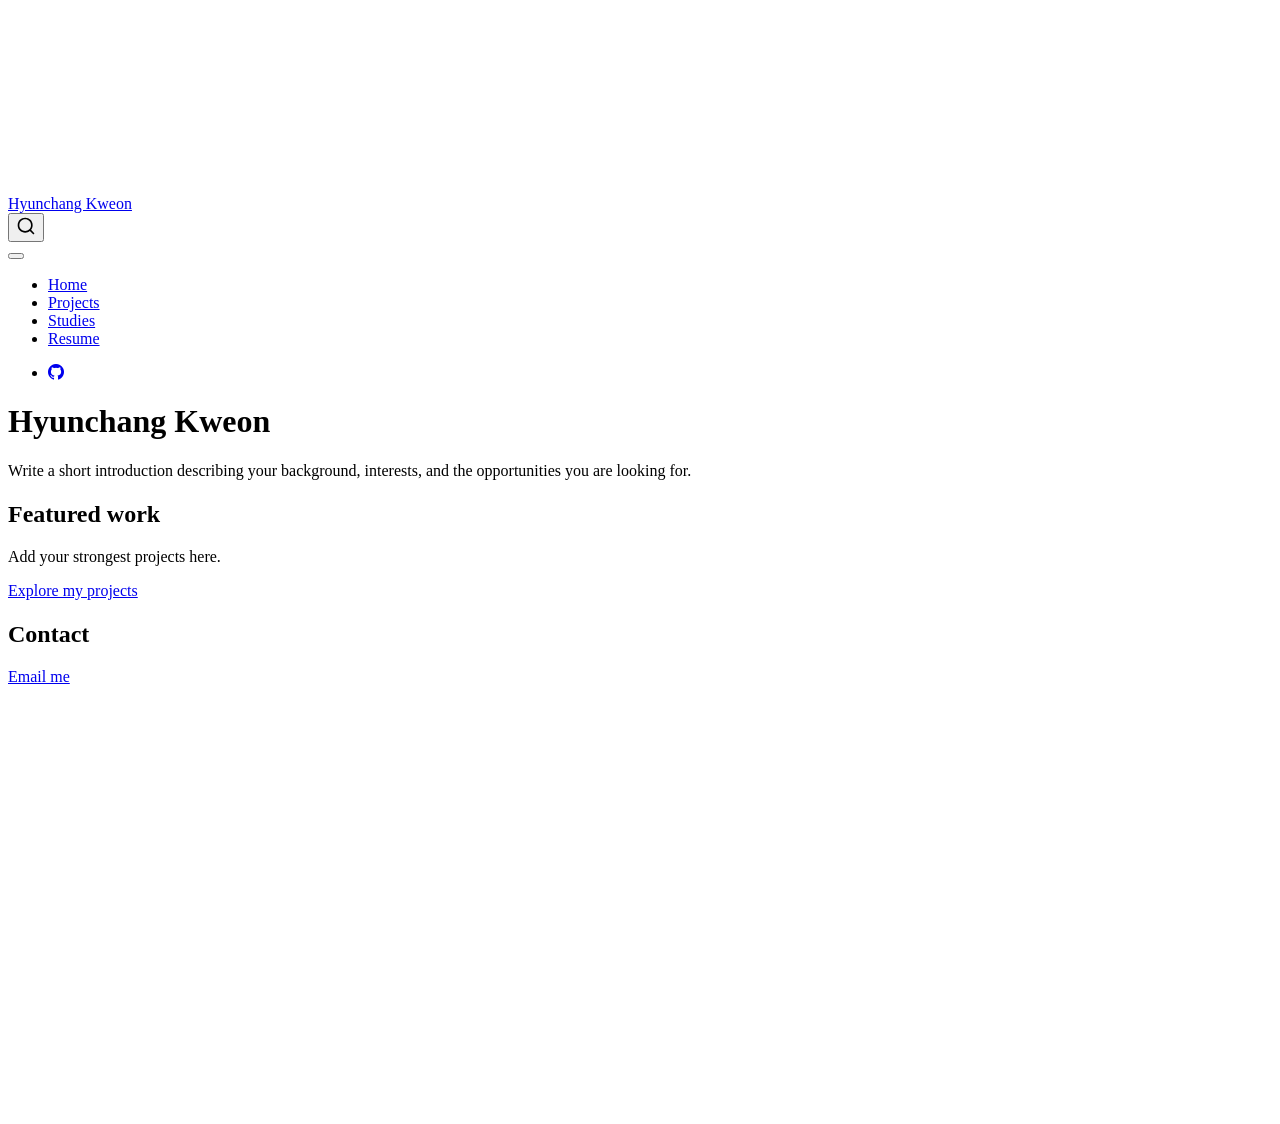
==== docs/index.html @ 1051ce0e "Open resume PDF directly from all navigation tabs" ====
<!DOCTYPE html>
<html xmlns="http://www.w3.org/1999/xhtml" lang="en" xml:lang="en"><head>

<meta charset="utf-8">
<meta name="generator" content="quarto-1.10.18">

<meta name="viewport" content="width=device-width, initial-scale=1.0, user-scalable=yes">


<title>Hyunchang Kweon</title>
<style>
/* Default styles provided by pandoc.
** See https://pandoc.org/MANUAL.html#variables-for-html for config info.
*/
span.smallcaps{font-variant: small-caps;}
div.columns{display: flex; gap: 1.5em;}
div.column{flex: auto;}
@media screen {
div.columns{gap: min(4vw, 1.5em);}
div.column{overflow-x: auto;}
}
div.hanging-indent{margin-left: 1.5em; text-indent: -1.5em;}
ul.task-list{list-style: none;}
ul.task-list li input[type="checkbox"] {
  width: 0.8em;
  margin: 0 0.8em 0.2em -1em; /* quarto-specific, see https://github.com/quarto-dev/quarto-cli/issues/4556 */ 
  vertical-align: middle;
}
</style>


<script src="site_libs/quarto-nav/quarto-nav.js"></script>
<script src="site_libs/quarto-nav/headroom.min.js"></script>
<script src="site_libs/clipboard/clipboard.min.js"></script>
<script src="site_libs/quarto-search/autocomplete.umd.js"></script>
<script src="site_libs/quarto-search/fuse.min.js"></script>
<script src="site_libs/quarto-search/quarto-search.js"></script>
<meta name="quarto:offset" content="./">
<script src="site_libs/quarto-html/quarto.js" type="module"></script>
<script src="site_libs/quarto-html/tabsets/tabsets.js" type="module"></script>
<script src="site_libs/quarto-html/popper.min.js"></script>
<script src="site_libs/quarto-html/tippy.umd.min.js"></script>
<script src="site_libs/quarto-html/anchor.min.js"></script>
<link href="site_libs/quarto-html/tippy.css" rel="stylesheet">
<link href="site_libs/quarto-html/quarto-syntax-highlighting-64a204ab8560d761af7679ceaba22944.css" rel="stylesheet" id="quarto-text-highlighting-styles">
<script src="site_libs/bootstrap/bootstrap.min.js"></script>
<link href="site_libs/bootstrap/bootstrap-icons.css" rel="stylesheet">
<link href="site_libs/bootstrap/bootstrap-445b8638c3d06994fee0907d791121c4.min.css" rel="stylesheet" append-hash="true" id="quarto-bootstrap" data-mode="light">
<script id="quarto-search-options" type="application/json">{
  "location": "navbar",
  "copy-button": false,
  "collapse-after": 3,
  "panel-placement": "end",
  "type": "overlay",
  "limit": 50,
  "keyboard-shortcut": [
    "f",
    "/",
    "s"
  ],
  "show-item-context": false,
  "language": {
    "search-no-results-text": "No results",
    "search-matching-documents-text": "matching documents",
    "search-copy-link-title": "Copy link to search",
    "search-hide-matches-text": "Hide additional matches",
    "search-more-match-text": "more match in this document",
    "search-more-matches-text": "more matches in this document",
    "search-clear-button-title": "Clear",
    "search-text-placeholder": "",
    "search-detached-cancel-button-title": "Cancel",
    "search-submit-button-title": "Submit",
    "search-label": "Search"
  }
}</script>


</head>

<body class="nav-fixed fullcontent quarto-light">

<div id="quarto-search-results"></div>
  <header id="quarto-header" class="headroom fixed-top">
    <nav class="navbar navbar-expand-lg " data-bs-theme="dark">
      <div class="navbar-container container-fluid">
      <div class="navbar-brand-container mx-auto">
    <a class="navbar-brand" href="./index.html">
    <span class="navbar-title">Hyunchang Kweon</span>
    </a>
  </div>
            <div id="quarto-search" class="" title="Search"></div>
          <button class="navbar-toggler" type="button" data-bs-toggle="collapse" data-bs-target="#navbarCollapse" aria-controls="navbarCollapse" role="menu" aria-expanded="false" aria-label="Toggle navigation" onclick="if (window.quartoToggleHeadroom) { window.quartoToggleHeadroom(); }">
  <span class="navbar-toggler-icon"></span>
</button>
          <div class="collapse navbar-collapse" id="navbarCollapse">
            <ul class="navbar-nav navbar-nav-scroll me-auto">
  <li class="nav-item">
    <a class="nav-link active" href="./index.html" aria-current="page"> 
<span class="menu-text">Home</span></a>
  </li>  
  <li class="nav-item">
    <a class="nav-link" href="./projects.html"> 
<span class="menu-text">Projects</span></a>
  </li>  
  <li class="nav-item">
    <a class="nav-link" href="./studies.html"> 
<span class="menu-text">Studies</span></a>
  </li>  
  <li class="nav-item">
    <a class="nav-link" href="./assets/documents/hyunchang_cv.pdf">
<span class="menu-text">Resume</span></a>
  </li>  
</ul>
            <ul class="navbar-nav navbar-nav-scroll ms-auto">
  <li class="nav-item compact">
    <a class="nav-link" href="https://github.com/tkweon426"> <i class="bi bi-github" role="img">
</i> 
<span class="menu-text"></span></a>
  </li>  
</ul>
          </div> <!-- /navcollapse -->
            <div class="quarto-navbar-tools">
</div>
      </div> <!-- /container-fluid -->
    </nav>
</header>
<!-- content -->
<div id="quarto-content" class="quarto-container page-columns page-rows-contents page-layout-article page-navbar">
<!-- sidebar -->
<!-- margin-sidebar -->
    
<!-- main -->
<main class="content" id="quarto-document-content">

<header id="title-block-header" class="quarto-title-block default">
<div class="quarto-title">
<h1 class="title">Hyunchang Kweon</h1>
</div>



<div class="quarto-title-meta">

    
  
    
  </div>
  


</header>


<p>Write a short introduction describing your background, interests, and the opportunities you are looking for.</p>
<section id="featured-work" class="level2">
<h2 class="anchored" data-anchor-id="featured-work">Featured work</h2>
<p>Add your strongest projects here.</p>
<p><a href="./projects.html">Explore my projects</a></p>
</section>
<section id="contact" class="level2">
<h2 class="anchored" data-anchor-id="contact">Contact</h2>
<p><a href="mailto:thomas426789@gmail.com">Email me</a></p>


</section>

</main> <!-- /main -->
<script id="quarto-html-after-body" type="application/javascript">
  window.document.addEventListener("DOMContentLoaded", function (event) {
    const icon = "";
    const anchorJS = new window.AnchorJS();
    anchorJS.options = {
      placement: 'right',
      icon: icon
    };
    anchorJS.add('.anchored');
    const isCodeAnnotation = (el) => {
      for (const clz of el.classList) {
        if (clz.startsWith('code-annotation-')) {                     
          return true;
        }
      }
      return false;
    }
    const onCopySuccess = function(e) {
      // button target
      const button = e.trigger;
      // don't keep focus
      button.blur();
      // flash "checked"
      button.classList.add('code-copy-button-checked');
      var currentTitle = button.getAttribute("title");
      button.setAttribute("title", "Copied!");
      let tooltip;
      if (window.bootstrap) {
        button.setAttribute("data-bs-toggle", "tooltip");
        button.setAttribute("data-bs-placement", "left");
        button.setAttribute("data-bs-title", "Copied!");
        tooltip = new bootstrap.Tooltip(button, 
          { trigger: "manual", 
            customClass: "code-copy-button-tooltip",
            offset: [0, -8]});
        tooltip.show();    
      }
      setTimeout(function() {
        if (tooltip) {
          tooltip.hide();
          button.removeAttribute("data-bs-title");
          button.removeAttribute("data-bs-toggle");
          button.removeAttribute("data-bs-placement");
        }
        button.setAttribute("title", currentTitle);
        button.classList.remove('code-copy-button-checked');
      }, 1000);
      // clear code selection
      e.clearSelection();
    }
    const getTextToCopy = function(trigger) {
      const outerScaffold = trigger.parentElement.cloneNode(true);
      const codeEl = outerScaffold.querySelector('code');
      for (const childEl of codeEl.children) {
        if (isCodeAnnotation(childEl)) {
          childEl.remove();
        }
      }
      return codeEl.innerText;
    }
    const clipboard = new window.ClipboardJS('.code-copy-button:not([data-in-quarto-modal])', {
      text: getTextToCopy
    });
    clipboard.on('success', onCopySuccess);
    if (window.document.getElementById('quarto-embedded-source-code-modal')) {
      const clipboardModal = new window.ClipboardJS('.code-copy-button[data-in-quarto-modal]', {
        text: getTextToCopy,
        container: window.document.getElementById('quarto-embedded-source-code-modal')
      });
      clipboardModal.on('success', onCopySuccess);
    }
      var localhostRegex = new RegExp(/^(?:http|https):\/\/localhost\:?[0-9]*\//);
      var mailtoRegex = new RegExp(/^mailto:/);
        var filterRegex = new RegExp("https:\/\/tkweon426\.github\.io");
      var isInternal = (href) => {
          return filterRegex.test(href) || localhostRegex.test(href) || mailtoRegex.test(href);
      }
      // Inspect non-navigation links and adorn them if external
     var links = window.document.querySelectorAll('a[href]:not(.nav-link):not(.navbar-brand):not(.toc-action):not(.sidebar-link):not(.sidebar-item-toggle):not(.pagination-link):not(.no-external):not([aria-hidden]):not(.dropdown-item):not(.quarto-navigation-tool):not(.about-link)');
      for (var i=0; i<links.length; i++) {
        const link = links[i];
        if (!isInternal(link.href)) {
          // undo the damage that might have been done by quarto-nav.js in the case of
          // links that we want to consider external
          if (link.dataset.originalHref !== undefined) {
            link.href = link.dataset.originalHref;
          }
        }
      }
    function tippyHover(el, contentFn, onTriggerFn, onUntriggerFn) {
      const config = {
        allowHTML: true,
        maxWidth: 500,
        delay: 100,
        arrow: false,
        appendTo: function(el) {
            return el.parentElement;
        },
        interactive: true,
        interactiveBorder: 10,
        theme: 'quarto',
        placement: 'bottom-start',
      };
      if (contentFn) {
        config.content = contentFn;
      }
      if (onTriggerFn) {
        config.onTrigger = onTriggerFn;
      }
      if (onUntriggerFn) {
        config.onUntrigger = onUntriggerFn;
      }
      window.tippy(el, config); 
    }
    const noterefs = window.document.querySelectorAll('a[role="doc-noteref"]');
    for (var i=0; i<noterefs.length; i++) {
      const ref = noterefs[i];
      tippyHover(ref, function() {
        // use id or data attribute instead here
        let href = ref.getAttribute('data-footnote-href') || ref.getAttribute('href');
        try { href = new URL(href).hash; } catch {}
        const id = href.replace(/^#\/?/, "");
        const note = window.document.getElementById(id);
        if (note) {
          return note.innerHTML;
        } else {
          return "";
        }
      });
    }
    const xrefs = window.document.querySelectorAll('a.quarto-xref');
    const processXRef = (id, note) => {
      // Strip column container classes
      const stripColumnClz = (el) => {
        el.classList.remove("page-full", "page-columns");
        if (el.children) {
          for (const child of el.children) {
            stripColumnClz(child);
          }
        }
      }
      stripColumnClz(note)
      if (id === null || id.startsWith('sec-')) {
        // Special case sections, only their first couple elements
        const container = document.createElement("div");
        if (note.children && note.children.length > 2) {
          container.appendChild(note.children[0].cloneNode(true));
          for (let i = 1; i < note.children.length; i++) {
            const child = note.children[i];
            if (child.tagName === "P" && child.innerText === "") {
              continue;
            } else {
              container.appendChild(child.cloneNode(true));
              break;
            }
          }
          if (window.Quarto?.typesetMath) {
            window.Quarto.typesetMath(container);
          }
          return container.innerHTML
        } else {
          if (window.Quarto?.typesetMath) {
            window.Quarto.typesetMath(note);
          }
          return note.innerHTML;
        }
      } else {
        // Remove any anchor links if they are present
        const anchorLink = note.querySelector('a.anchorjs-link');
        if (anchorLink) {
          anchorLink.remove();
        }
        if (window.Quarto?.typesetMath) {
          window.Quarto.typesetMath(note);
        }
        if (note.classList.contains("callout")) {
          return note.outerHTML;
        } else {
          return note.innerHTML;
        }
      }
    }
    for (var i=0; i<xrefs.length; i++) {
      const xref = xrefs[i];
      tippyHover(xref, undefined, function(instance) {
        instance.disable();
        let url = xref.getAttribute('href');
        let hash = undefined; 
        if (url.startsWith('#')) {
          hash = url;
        } else {
          try { hash = new URL(url).hash; } catch {}
        }
        if (hash) {
          const id = hash.replace(/^#\/?/, "");
          const note = window.document.getElementById(id);
          if (note !== null) {
            try {
              const html = processXRef(id, note.cloneNode(true));
              instance.setContent(html);
            } finally {
              instance.enable();
              instance.show();
            }
          } else {
            // See if we can fetch this
            fetch(url.split('#')[0])
            .then(res => res.text())
            .then(html => {
              const parser = new DOMParser();
              const htmlDoc = parser.parseFromString(html, "text/html");
              const note = htmlDoc.getElementById(id);
              if (note !== null) {
                const html = processXRef(id, note);
                instance.setContent(html);
              } 
            }).finally(() => {
              instance.enable();
              instance.show();
            });
          }
        } else {
          // See if we can fetch a full url (with no hash to target)
          // This is a special case and we should probably do some content thinning / targeting
          fetch(url)
          .then(res => res.text())
          .then(html => {
            const parser = new DOMParser();
            const htmlDoc = parser.parseFromString(html, "text/html");
            const note = htmlDoc.querySelector('main.content');
            if (note !== null) {
              // This should only happen for chapter cross references
              // (since there is no id in the URL)
              // remove the first header
              if (note.children.length > 0 && note.children[0].tagName === "HEADER") {
                note.children[0].remove();
              }
              const html = processXRef(null, note);
              instance.setContent(html);
            } 
          }).finally(() => {
            instance.enable();
            instance.show();
          });
        }
      }, function(instance) {
      });
    }
        let selectedAnnoteEl;
        const selectorForAnnotation = ( cell, annotation) => {
          let cellAttr = 'data-code-cell="' + cell + '"';
          let lineAttr = 'data-code-annotation="' +  annotation + '"';
          const selector = 'span[' + cellAttr + '][' + lineAttr + ']';
          return selector;
        }
        const selectCodeLines = (annoteEl) => {
          const doc = window.document;
          const targetCell = annoteEl.getAttribute("data-target-cell");
          const targetAnnotation = annoteEl.getAttribute("data-target-annotation");
          const annoteSpan = window.document.querySelector(selectorForAnnotation(targetCell, targetAnnotation));
          const lines = annoteSpan.getAttribute("data-code-lines").split(",");
          const lineIds = lines.map((line) => {
            return targetCell + "-" + line;
          })
          let top = null;
          let height = null;
          let parent = null;
          if (lineIds.length > 0) {
              //compute the position of the single el (top and bottom and make a div)
              const el = window.document.getElementById(lineIds[0]);
              top = el.offsetTop;
              height = el.offsetHeight;
              parent = el.parentElement.parentElement;
            if (lineIds.length > 1) {
              const lastEl = window.document.getElementById(lineIds[lineIds.length - 1]);
              const bottom = lastEl.offsetTop + lastEl.offsetHeight;
              height = bottom - top;
            }
            if (top !== null && height !== null && parent !== null) {
              // cook up a div (if necessary) and position it 
              let div = window.document.getElementById("code-annotation-line-highlight");
              if (div === null) {
                div = window.document.createElement("div");
                div.setAttribute("id", "code-annotation-line-highlight");
                div.style.position = 'absolute';
                parent.appendChild(div);
              }
              div.style.top = top - 2 + "px";
              div.style.height = height + 4 + "px";
              div.style.left = 0;
              let gutterDiv = window.document.getElementById("code-annotation-line-highlight-gutter");
              if (gutterDiv === null) {
                gutterDiv = window.document.createElement("div");
                gutterDiv.setAttribute("id", "code-annotation-line-highlight-gutter");
                gutterDiv.style.position = 'absolute';
                const codeCell = window.document.getElementById(targetCell);
                const gutter = codeCell.querySelector('.code-annotation-gutter');
                gutter.appendChild(gutterDiv);
              }
              gutterDiv.style.top = top - 2 + "px";
              gutterDiv.style.height = height + 4 + "px";
            }
            selectedAnnoteEl = annoteEl;
          }
        };
        const unselectCodeLines = () => {
          const elementsIds = ["code-annotation-line-highlight", "code-annotation-line-highlight-gutter"];
          elementsIds.forEach((elId) => {
            const div = window.document.getElementById(elId);
            if (div) {
              div.remove();
            }
          });
          selectedAnnoteEl = undefined;
        };
          // Handle positioning of the toggle
      window.addEventListener(
        "resize",
        throttle(() => {
          elRect = undefined;
          if (selectedAnnoteEl) {
            selectCodeLines(selectedAnnoteEl);
          }
        }, 10)
      );
      function throttle(fn, ms) {
      let throttle = false;
      let timer;
        return (...args) => {
          if(!throttle) { // first call gets through
              fn.apply(this, args);
              throttle = true;
          } else { // all the others get throttled
              if(timer) clearTimeout(timer); // cancel #2
              timer = setTimeout(() => {
                fn.apply(this, args);
                timer = throttle = false;
              }, ms);
          }
        };
      }
        // Attach click handler to the DT
        const annoteDls = window.document.querySelectorAll('dt[data-target-cell]');
        for (const annoteDlNode of annoteDls) {
          annoteDlNode.addEventListener('click', (event) => {
            const clickedEl = event.target;
            if (clickedEl !== selectedAnnoteEl) {
              unselectCodeLines();
              const activeEl = window.document.querySelector('dt[data-target-cell].code-annotation-active');
              if (activeEl) {
                activeEl.classList.remove('code-annotation-active');
              }
              selectCodeLines(clickedEl);
              clickedEl.classList.add('code-annotation-active');
            } else {
              // Unselect the line
              unselectCodeLines();
              clickedEl.classList.remove('code-annotation-active');
            }
          });
        }
    const findCites = (el) => {
      const parentEl = el.parentElement;
      if (parentEl) {
        const cites = parentEl.dataset.cites;
        if (cites) {
          return {
            el,
            cites: cites.split(' ')
          };
        } else {
          return findCites(el.parentElement)
        }
      } else {
        return undefined;
      }
    };
    var bibliorefs = window.document.querySelectorAll('a[role="doc-biblioref"]');
    for (var i=0; i<bibliorefs.length; i++) {
      const ref = bibliorefs[i];
      const citeInfo = findCites(ref);
      if (citeInfo) {
        tippyHover(citeInfo.el, function() {
          var popup = window.document.createElement('div');
          citeInfo.cites.forEach(function(cite) {
            var citeDiv = window.document.createElement('div');
            citeDiv.classList.add('hanging-indent');
            citeDiv.classList.add('csl-entry');
            var biblioDiv = window.document.getElementById('ref-' + cite);
            if (biblioDiv) {
              citeDiv.innerHTML = biblioDiv.innerHTML;
            }
            popup.appendChild(citeDiv);
          });
          return popup.innerHTML;
        });
      }
    }
  });
  </script>
</div> <!-- /content -->




</body></html>
---- docs/site_libs/quarto-html/tippy.css ----
.tippy-box[data-animation=fade][data-state=hidden]{opacity:0}[data-tippy-root]{max-width:calc(100vw - 10px)}.tippy-box{position:relative;background-color:#333;color:#fff;border-radius:4px;font-size:14px;line-height:1.4;white-space:normal;outline:0;transition-property:transform,visibility,opacity}.tippy-box[data-placement^=top]>.tippy-arrow{bottom:0}.tippy-box[data-placement^=top]>.tippy-arrow:before{bottom:-7px;left:0;border-width:8px 8px 0;border-top-color:initial;transform-origin:center top}.tippy-box[data-placement^=bottom]>.tippy-arrow{top:0}.tippy-box[data-placement^=bottom]>.tippy-arrow:before{top:-7px;left:0;border-width:0 8px 8px;border-bottom-color:initial;transform-origin:center bottom}.tippy-box[data-placement^=left]>.tippy-arrow{right:0}.tippy-box[data-placement^=left]>.tippy-arrow:before{border-width:8px 0 8px 8px;border-left-color:initial;right:-7px;transform-origin:center left}.tippy-box[data-placement^=right]>.tippy-arrow{left:0}.tippy-box[data-placement^=right]>.tippy-arrow:before{left:-7px;border-width:8px 8px 8px 0;border-right-color:initial;transform-origin:center right}.tippy-box[data-inertia][data-state=visible]{transition-timing-function:cubic-bezier(.54,1.5,.38,1.11)}.tippy-arrow{width:16px;height:16px;color:#333}.tippy-arrow:before{content:"";position:absolute;border-color:transparent;border-style:solid}.tippy-content{position:relative;padding:5px 9px;z-index:1}
---- docs/site_libs/quarto-html/quarto-syntax-highlighting-64a204ab8560d761af7679ceaba22944.css ----
/* quarto syntax highlight colors */
:root {
  --quarto-hl-ot-color: #003B4F;
  --quarto-hl-at-color: #657422;
  --quarto-hl-ss-color: #20794D;
  --quarto-hl-an-color: #5E5E5E;
  --quarto-hl-fu-color: #4758AB;
  --quarto-hl-st-color: #20794D;
  --quarto-hl-cf-color: #003B4F;
  --quarto-hl-op-color: #5E5E5E;
  --quarto-hl-er-color: #AD0000;
  --quarto-hl-bn-color: #AD0000;
  --quarto-hl-al-color: #AD0000;
  --quarto-hl-va-color: #111111;
  --quarto-hl-bu-color: inherit;
  --quarto-hl-ex-color: inherit;
  --quarto-hl-pp-color: #AD0000;
  --quarto-hl-in-color: #5E5E5E;
  --quarto-hl-vs-color: #20794D;
  --quarto-hl-wa-color: #5E5E5E;
  --quarto-hl-do-color: #5E5E5E;
  --quarto-hl-im-color: #00769E;
  --quarto-hl-ch-color: #20794D;
  --quarto-hl-dt-color: #AD0000;
  --quarto-hl-fl-color: #AD0000;
  --quarto-hl-co-color: #5E5E5E;
  --quarto-hl-cv-color: #5E5E5E;
  --quarto-hl-cn-color: #8f5902;
  --quarto-hl-sc-color: #5E5E5E;
  --quarto-hl-dv-color: #AD0000;
  --quarto-hl-kw-color: #003B4F;
}

/* other quarto variables */
:root {
  --quarto-font-monospace: SFMono-Regular, Menlo, Monaco, Consolas, "Liberation Mono", "Courier New", monospace;
}

/* syntax highlight based on Pandoc's rules */
pre > code.sourceCode > span {
  color: #003B4F;
}

code.sourceCode > span {
  color: #003B4F;
}

div.sourceCode,
div.sourceCode pre.sourceCode {
  color: #003B4F;
}

/* Normal */
code span {
  color: #003B4F;
}

/* Alert */
code span.al {
  color: #AD0000;
  font-style: inherit;
}

/* Annotation */
code span.an {
  color: #5E5E5E;
  font-style: inherit;
}

/* Attribute */
code span.at {
  color: #657422;
  font-style: inherit;
}

/* BaseN */
code span.bn {
  color: #AD0000;
  font-style: inherit;
}

/* BuiltIn */
code span.bu {
  font-style: inherit;
}

/* ControlFlow */
code span.cf {
  color: #003B4F;
  font-weight: bold;
  font-style: inherit;
}

/* Char */
code span.ch {
  color: #20794D;
  font-style: inherit;
}

/* Constant */
code span.cn {
  color: #8f5902;
  font-style: inherit;
}

/* Comment */
code span.co {
  color: #5E5E5E;
  font-style: inherit;
}

/* CommentVar */
code span.cv {
  color: #5E5E5E;
  font-style: italic;
}

/* Documentation */
code span.do {
  color: #5E5E5E;
  font-style: italic;
}

/* DataType */
code span.dt {
  color: #AD0000;
  font-style: inherit;
}

/* DecVal */
code span.dv {
  color: #AD0000;
  font-style: inherit;
}

/* Error */
code span.er {
  color: #AD0000;
  font-style: inherit;
}

/* Extension */
code span.ex {
  font-style: inherit;
}

/* Float */
code span.fl {
  color: #AD0000;
  font-style: inherit;
}

/* Function */
code span.fu {
  color: #4758AB;
  font-style: inherit;
}

/* Import */
code span.im {
  color: #00769E;
  font-style: inherit;
}

/* Information */
code span.in {
  color: #5E5E5E;
  font-style: inherit;
}

/* Keyword */
code span.kw {
  color: #003B4F;
  font-weight: bold;
  font-style: inherit;
}

/* Operator */
code span.op {
  color: #5E5E5E;
  font-style: inherit;
}

/* Other */
code span.ot {
  color: #003B4F;
  font-style: inherit;
}

/* Preprocessor */
code span.pp {
  color: #AD0000;
  font-style: inherit;
}

/* SpecialChar */
code span.sc {
  color: #5E5E5E;
  font-style: inherit;
}

/* SpecialString */
code span.ss {
  color: #20794D;
  font-style: inherit;
}

/* String */
code span.st {
  color: #20794D;
  font-style: inherit;
}

/* Variable */
code span.va {
  color: #111111;
  font-style: inherit;
}

/* VerbatimString */
code span.vs {
  color: #20794D;
  font-style: inherit;
}

/* Warning */
code span.wa {
  color: #5E5E5E;
  font-style: italic;
}

.prevent-inlining {
  content: "</";
}

/*# sourceMappingURL=9d8d5bb603a83b8298b89080a598c93b.css.map */
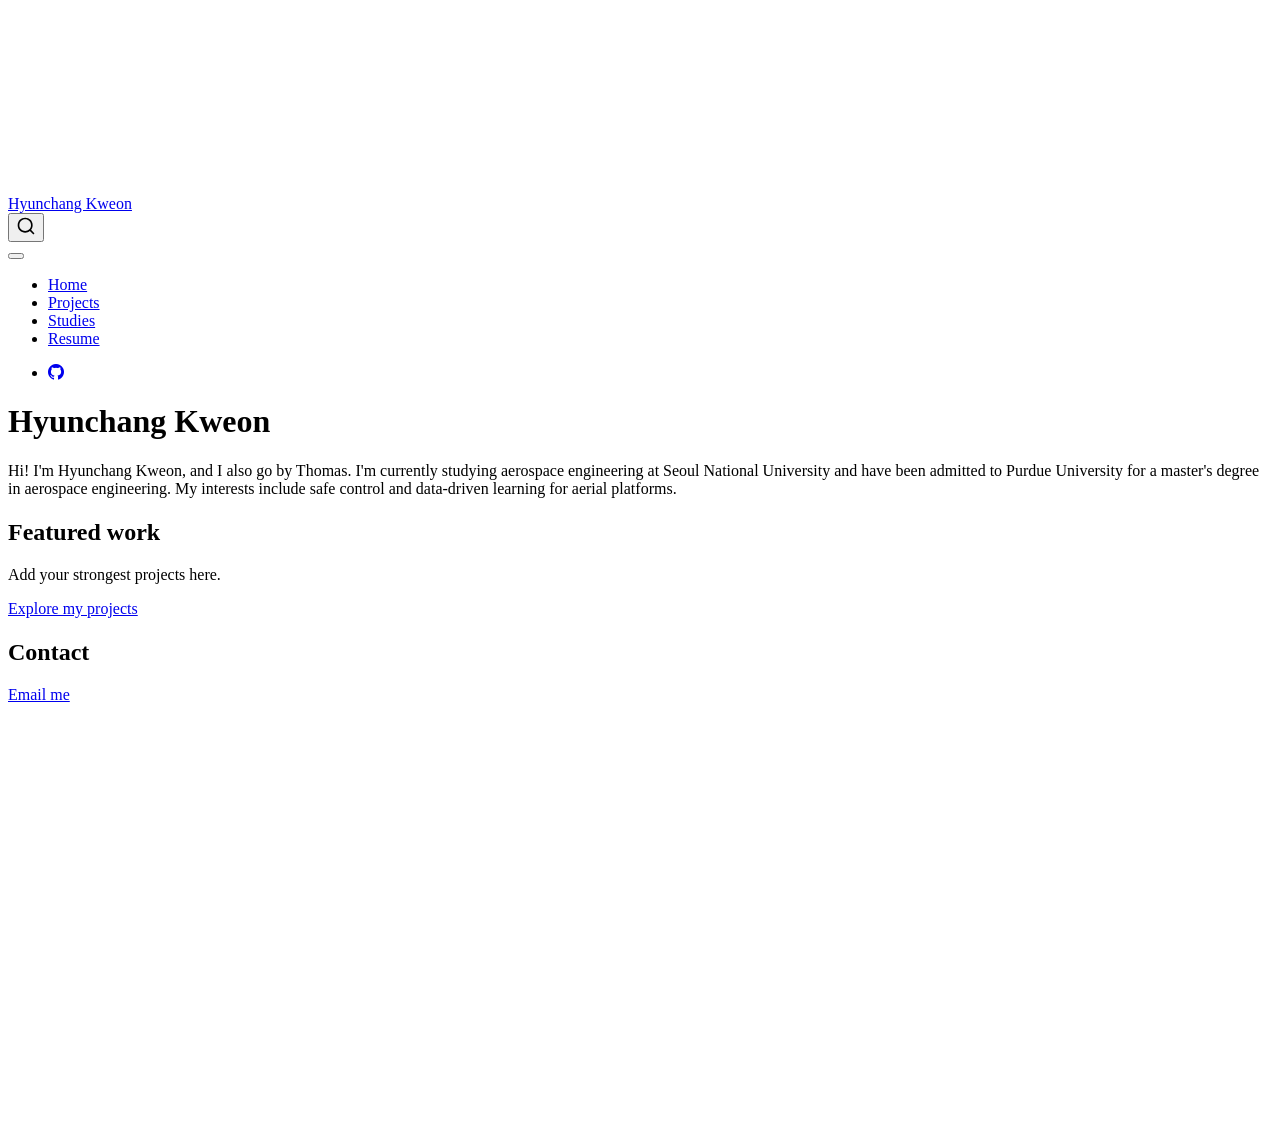
==== commit 9cc48d65: "Add personal introduction and research interests" ====
--- a/docs/index.html
+++ b/docs/index.html
@@ -151,7 +151,7 @@
 </header>
 
 
-<p>Write a short introduction describing your background, interests, and the opportunities you are looking for.</p>
+<p>Hi! I'm Hyunchang Kweon, and I also go by Thomas. I'm currently studying aerospace engineering at Seoul National University and have been admitted to Purdue University for a master's degree in aerospace engineering. My interests include safe control and data-driven learning for aerial platforms.</p>
 <section id="featured-work" class="level2">
 <h2 class="anchored" data-anchor-id="featured-work">Featured work</h2>
 <p>Add your strongest projects here.</p>
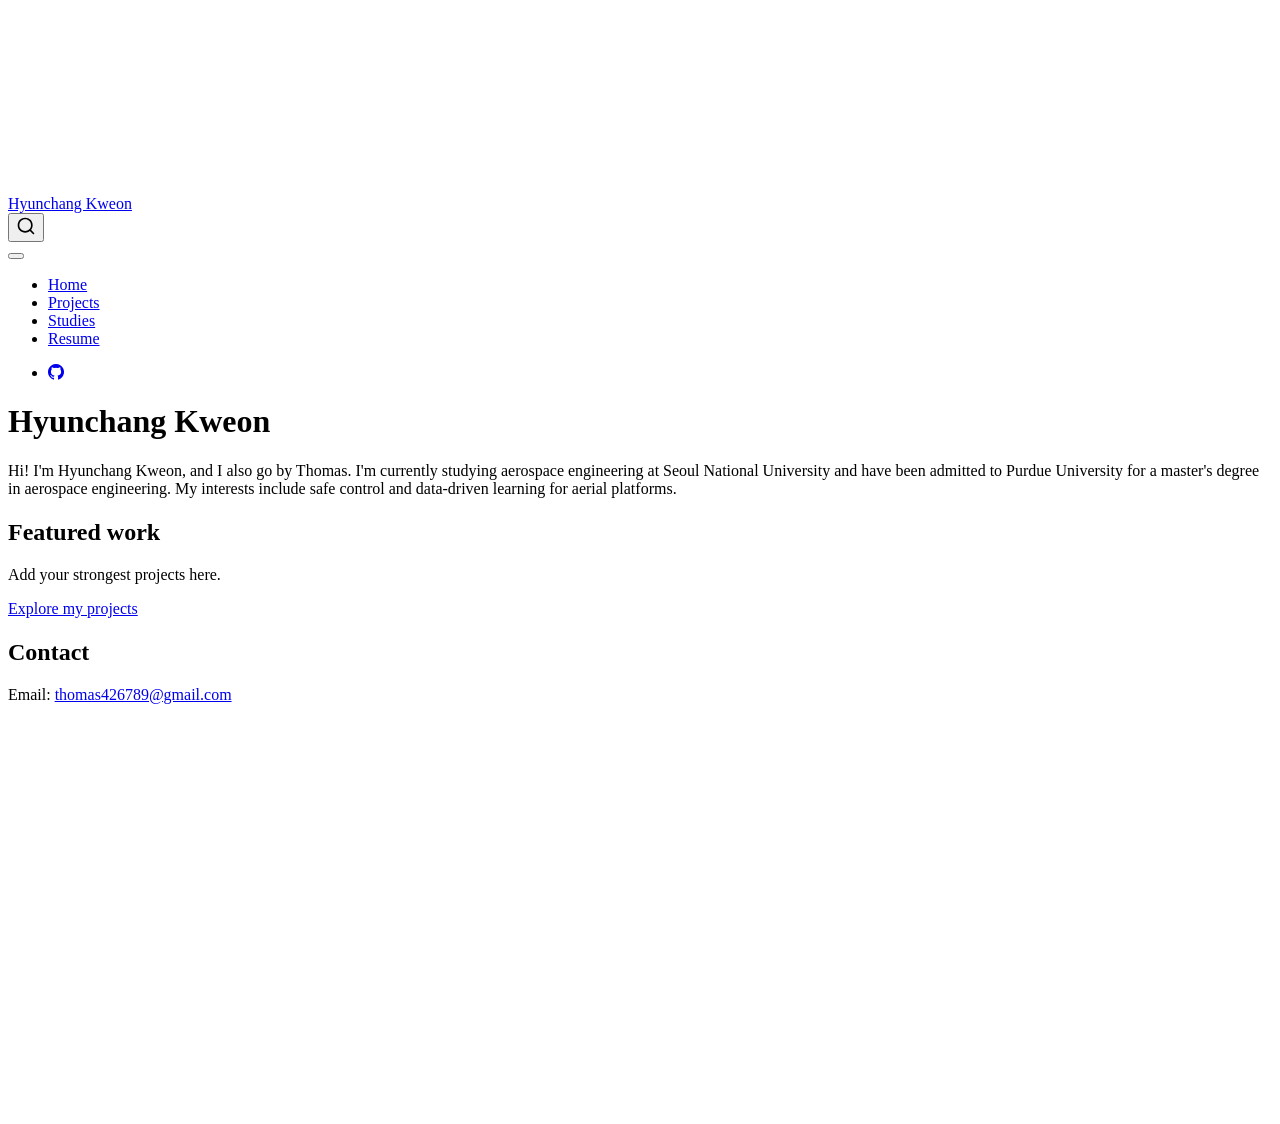
==== commit a2444c00: "Display email address in Contact section" ====
--- a/docs/index.html
+++ b/docs/index.html
@@ -159,7 +159,7 @@
 </section>
 <section id="contact" class="level2">
 <h2 class="anchored" data-anchor-id="contact">Contact</h2>
-<p><a href="mailto:thomas426789@gmail.com">Email me</a></p>
+<p>Email: <a href="mailto:thomas426789@gmail.com">thomas426789@gmail.com</a></p>
 
 
 </section>
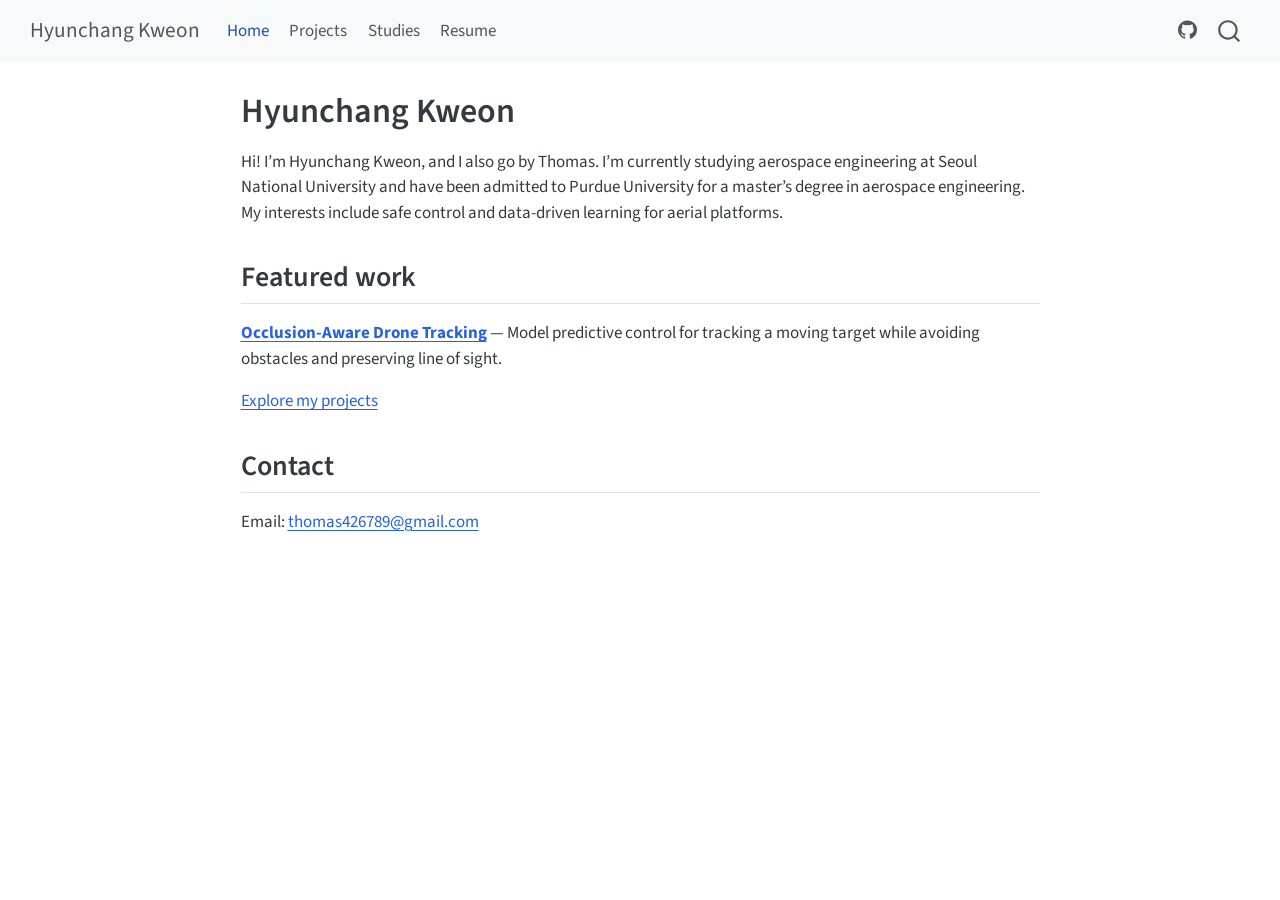
==== commit 0814c495: "Add occlusion-aware drone tracking project with results and media" ====
--- a/docs/index.html
+++ b/docs/index.html
@@ -23,7 +23,7 @@
 ul.task-list{list-style: none;}
 ul.task-list li input[type="checkbox"] {
   width: 0.8em;
-  margin: 0 0.8em 0.2em -1em; /* quarto-specific, see https://github.com/quarto-dev/quarto-cli/issues/4556 */ 
+  margin: 0 0.8em 0.2em -1em; /* quarto-specific, see https://github.com/quarto-dev/quarto-cli/issues/4556 */
   vertical-align: middle;
 }
 </style>
@@ -45,7 +45,7 @@
 <link href="site_libs/quarto-html/quarto-syntax-highlighting-64a204ab8560d761af7679ceaba22944.css" rel="stylesheet" id="quarto-text-highlighting-styles">
 <script src="site_libs/bootstrap/bootstrap.min.js"></script>
 <link href="site_libs/bootstrap/bootstrap-icons.css" rel="stylesheet">
-<link href="site_libs/bootstrap/bootstrap-445b8638c3d06994fee0907d791121c4.min.css" rel="stylesheet" append-hash="true" id="quarto-bootstrap" data-mode="light">
+<link href="site_libs/bootstrap/bootstrap-172ba59bd5e0b52282274ba0c0cc16fc.min.css" rel="stylesheet" append-hash="true" id="quarto-bootstrap" data-mode="light">
 <script id="quarto-search-options" type="application/json">{
   "location": "navbar",
   "copy-button": false,
@@ -95,28 +95,28 @@
           <div class="collapse navbar-collapse" id="navbarCollapse">
             <ul class="navbar-nav navbar-nav-scroll me-auto">
   <li class="nav-item">
-    <a class="nav-link active" href="./index.html" aria-current="page"> 
+    <a class="nav-link active" href="./index.html" aria-current="page">
 <span class="menu-text">Home</span></a>
-  </li>  
+  </li>
   <li class="nav-item">
-    <a class="nav-link" href="./projects.html"> 
+    <a class="nav-link" href="./projects.html">
 <span class="menu-text">Projects</span></a>
-  </li>  
+  </li>
   <li class="nav-item">
-    <a class="nav-link" href="./studies.html"> 
+    <a class="nav-link" href="./studies.html">
 <span class="menu-text">Studies</span></a>
-  </li>  
+  </li>
   <li class="nav-item">
     <a class="nav-link" href="./assets/documents/hyunchang_cv.pdf">
 <span class="menu-text">Resume</span></a>
-  </li>  
+  </li>
 </ul>
             <ul class="navbar-nav navbar-nav-scroll ms-auto">
   <li class="nav-item compact">
     <a class="nav-link" href="https://github.com/tkweon426"> <i class="bi bi-github" role="img">
-</i> 
+</i>
 <span class="menu-text"></span></a>
-  </li>  
+  </li>
 </ul>
           </div> <!-- /navcollapse -->
             <div class="quarto-navbar-tools">
@@ -128,7 +128,7 @@
 <div id="quarto-content" class="quarto-container page-columns page-rows-contents page-layout-article page-navbar">
 <!-- sidebar -->
 <!-- margin-sidebar -->
-    
+
 <!-- main -->
 <main class="content" id="quarto-document-content">
 
@@ -141,20 +141,20 @@
 
 <div class="quarto-title-meta">
 
-    
-  
-    
+
+
+
   </div>
-  
+
 
 
 </header>
 
 
-<p>Hi! I'm Hyunchang Kweon, and I also go by Thomas. I'm currently studying aerospace engineering at Seoul National University and have been admitted to Purdue University for a master's degree in aerospace engineering. My interests include safe control and data-driven learning for aerial platforms.</p>
+<p>Hi! I’m Hyunchang Kweon, and I also go by Thomas. I’m currently studying aerospace engineering at Seoul National University and have been admitted to Purdue University for a master’s degree in aerospace engineering. My interests include safe control and data-driven learning for aerial platforms.</p>
 <section id="featured-work" class="level2">
 <h2 class="anchored" data-anchor-id="featured-work">Featured work</h2>
-<p>Add your strongest projects here.</p>
+<p><a href="./projects/occlusion-drone.html"><strong>Occlusion-Aware Drone Tracking</strong></a> — Model predictive control for tracking a moving target while avoiding obstacles and preserving line of sight.</p>
 <p><a href="./projects.html">Explore my projects</a></p>
 </section>
 <section id="contact" class="level2">
@@ -176,7 +176,7 @@
     anchorJS.add('.anchored');
     const isCodeAnnotation = (el) => {
       for (const clz of el.classList) {
-        if (clz.startsWith('code-annotation-')) {                     
+        if (clz.startsWith('code-annotation-')) {
           return true;
         }
       }
@@ -196,11 +196,11 @@
         button.setAttribute("data-bs-toggle", "tooltip");
         button.setAttribute("data-bs-placement", "left");
         button.setAttribute("data-bs-title", "Copied!");
-        tooltip = new bootstrap.Tooltip(button, 
-          { trigger: "manual", 
+        tooltip = new bootstrap.Tooltip(button,
+          { trigger: "manual",
             customClass: "code-copy-button-tooltip",
             offset: [0, -8]});
-        tooltip.show();    
+        tooltip.show();
       }
       setTimeout(function() {
         if (tooltip) {
@@ -277,7 +277,7 @@
       if (onUntriggerFn) {
         config.onUntrigger = onUntriggerFn;
       }
-      window.tippy(el, config); 
+      window.tippy(el, config);
     }
     const noterefs = window.document.querySelectorAll('a[role="doc-noteref"]');
     for (var i=0; i<noterefs.length; i++) {
@@ -352,7 +352,7 @@
       tippyHover(xref, undefined, function(instance) {
         instance.disable();
         let url = xref.getAttribute('href');
-        let hash = undefined; 
+        let hash = undefined;
         if (url.startsWith('#')) {
           hash = url;
         } else {
@@ -380,7 +380,7 @@
               if (note !== null) {
                 const html = processXRef(id, note);
                 instance.setContent(html);
-              } 
+              }
             }).finally(() => {
               instance.enable();
               instance.show();
@@ -404,7 +404,7 @@
               }
               const html = processXRef(null, note);
               instance.setContent(html);
-            } 
+            }
           }).finally(() => {
             instance.enable();
             instance.show();
@@ -444,7 +444,7 @@
               height = bottom - top;
             }
             if (top !== null && height !== null && parent !== null) {
-              // cook up a div (if necessary) and position it 
+              // cook up a div (if necessary) and position it
               let div = window.document.getElementById("code-annotation-line-highlight");
               if (div === null) {
                 div = window.document.createElement("div");
@@ -570,4 +570,4 @@
 
 
 
-</body></html>
+</body></html>
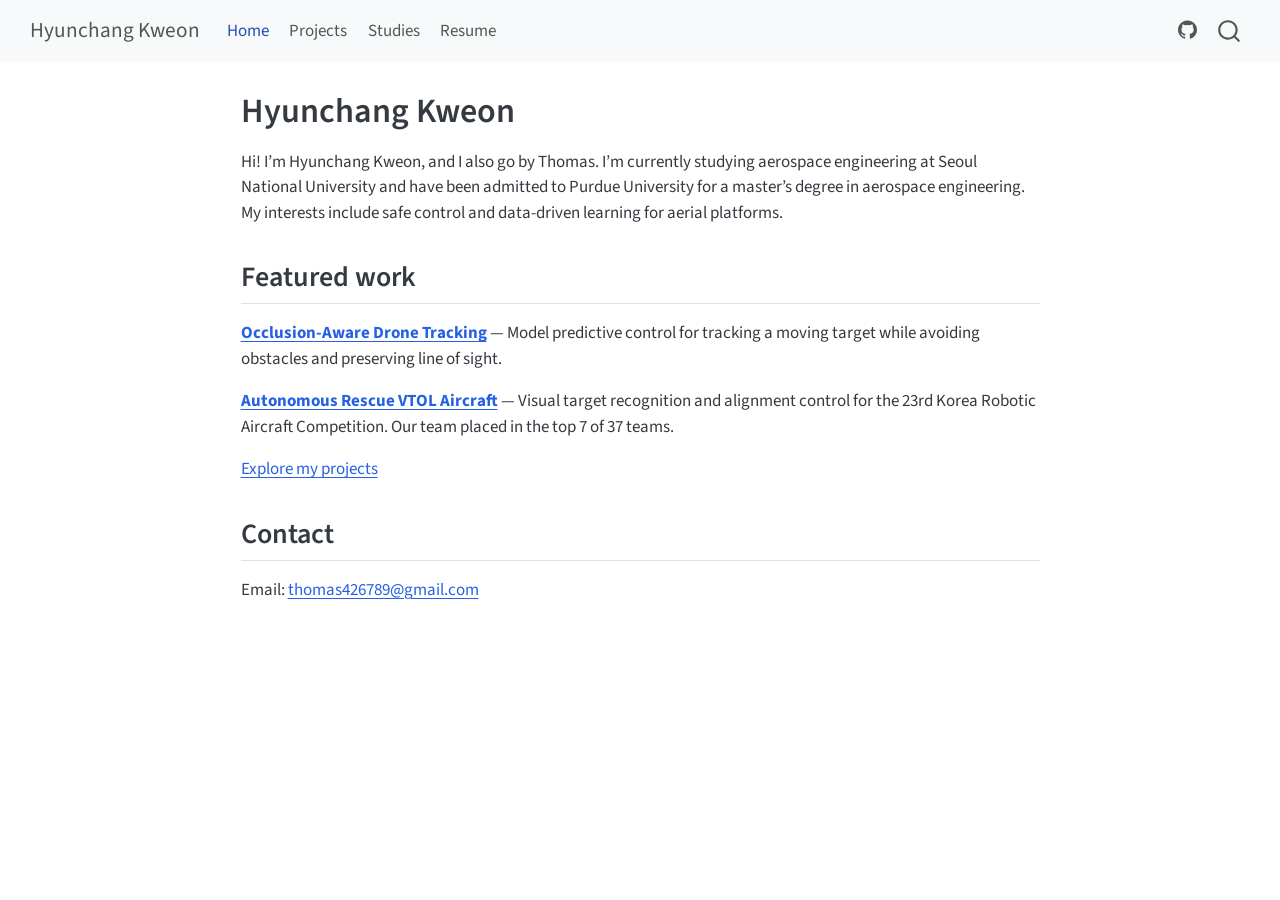
==== commit 081d1cbe: "Add robotic aircraft competition project and media" ====
--- a/docs/index.html
+++ b/docs/index.html
@@ -155,6 +155,7 @@
 <section id="featured-work" class="level2">
 <h2 class="anchored" data-anchor-id="featured-work">Featured work</h2>
 <p><a href="./projects/occlusion-drone.html"><strong>Occlusion-Aware Drone Tracking</strong></a> — Model predictive control for tracking a moving target while avoiding obstacles and preserving line of sight.</p>
+<p><a href="./projects/robot-aircraft-competition.html"><strong>Autonomous Rescue VTOL Aircraft</strong></a> — Visual target recognition and alignment control for the 23rd Korea Robotic Aircraft Competition. Our team placed in the top 7 of 37 teams.</p>
 <p><a href="./projects.html">Explore my projects</a></p>
 </section>
 <section id="contact" class="level2">
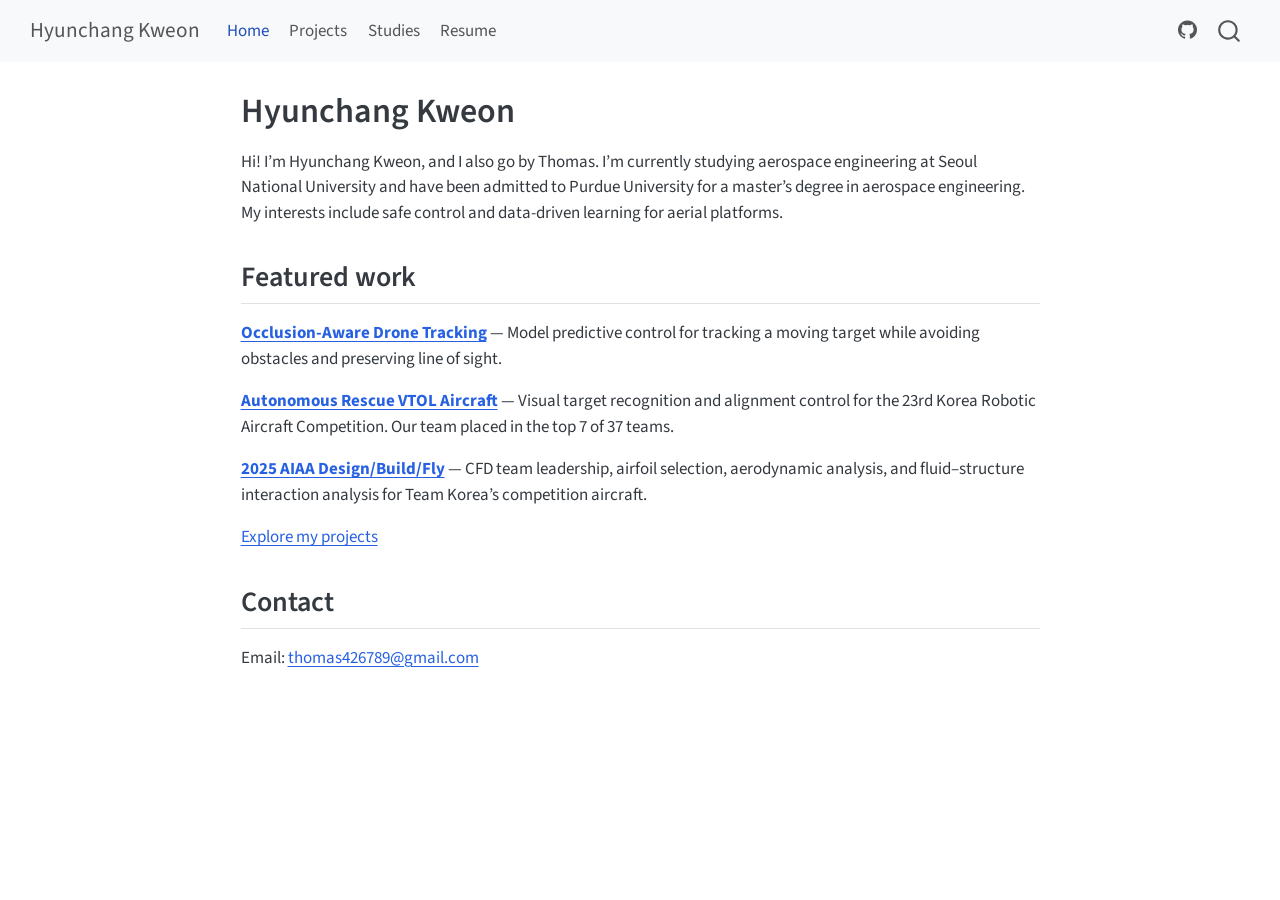
==== commit 7fb1bde9: "Add 2025 AIAA project with CFD figures and flight media" ====
--- a/docs/index.html
+++ b/docs/index.html
@@ -156,6 +156,7 @@
 <h2 class="anchored" data-anchor-id="featured-work">Featured work</h2>
 <p><a href="./projects/occlusion-drone.html"><strong>Occlusion-Aware Drone Tracking</strong></a> — Model predictive control for tracking a moving target while avoiding obstacles and preserving line of sight.</p>
 <p><a href="./projects/robot-aircraft-competition.html"><strong>Autonomous Rescue VTOL Aircraft</strong></a> — Visual target recognition and alignment control for the 23rd Korea Robotic Aircraft Competition. Our team placed in the top 7 of 37 teams.</p>
+<p><a href="./projects/aiaa-dbf-2025.html"><strong>2025 AIAA Design/Build/Fly</strong></a> — CFD team leadership, airfoil selection, aerodynamic analysis, and fluid–structure interaction analysis for Team Korea’s competition aircraft.</p>
 <p><a href="./projects.html">Explore my projects</a></p>
 </section>
 <section id="contact" class="level2">
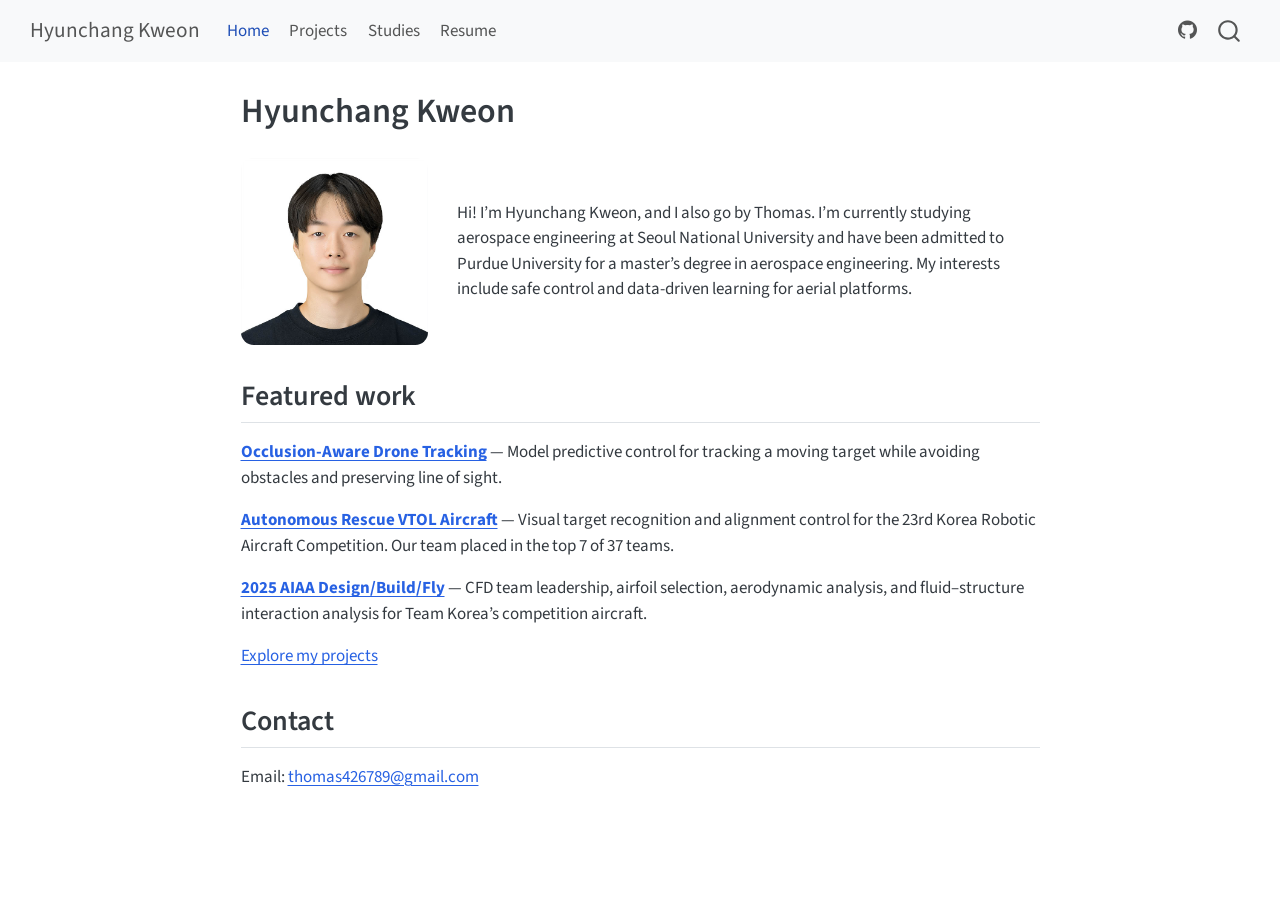
==== commit 0c27be89: "Add portrait to home page with responsive layout" ====
--- a/docs/index.html
+++ b/docs/index.html
@@ -75,6 +75,7 @@
 }</script>
 
 
+<link rel="stylesheet" href="home.css">
 </head>
 
 <body class="nav-fixed fullcontent quarto-light">
@@ -151,7 +152,12 @@
 </header>
 
 
+<div class="home-intro">
+<img class="home-portrait" src="assets/clean_portrait_photo.jpg" alt="Portrait of Hyunchang Kweon" width="617" height="617">
+<div class="home-intro-text">
 <p>Hi! I’m Hyunchang Kweon, and I also go by Thomas. I’m currently studying aerospace engineering at Seoul National University and have been admitted to Purdue University for a master’s degree in aerospace engineering. My interests include safe control and data-driven learning for aerial platforms.</p>
+</div>
+</div>
 <section id="featured-work" class="level2">
 <h2 class="anchored" data-anchor-id="featured-work">Featured work</h2>
 <p><a href="./projects/occlusion-drone.html"><strong>Occlusion-Aware Drone Tracking</strong></a> — Model predictive control for tracking a moving target while avoiding obstacles and preserving line of sight.</p>
--- a/docs/home.css
+++ b/docs/home.css
@@ -0,0 +1,34 @@
+.home-intro {
+  display: flex;
+  align-items: center;
+  gap: 1.75rem;
+  margin-block: 1.5rem 2rem;
+}
+
+.home-portrait {
+  flex: 0 0 auto;
+  width: 11rem;
+  max-width: 100%;
+  height: auto;
+  border-radius: 0.75rem;
+}
+
+.home-intro-text {
+  min-width: 0;
+}
+
+.home-intro-text p:last-child {
+  margin-bottom: 0;
+}
+
+@media (max-width: 575px) {
+  .home-intro {
+    flex-direction: column;
+    align-items: flex-start;
+    gap: 1.25rem;
+  }
+
+  .home-portrait {
+    width: 10rem;
+  }
+}
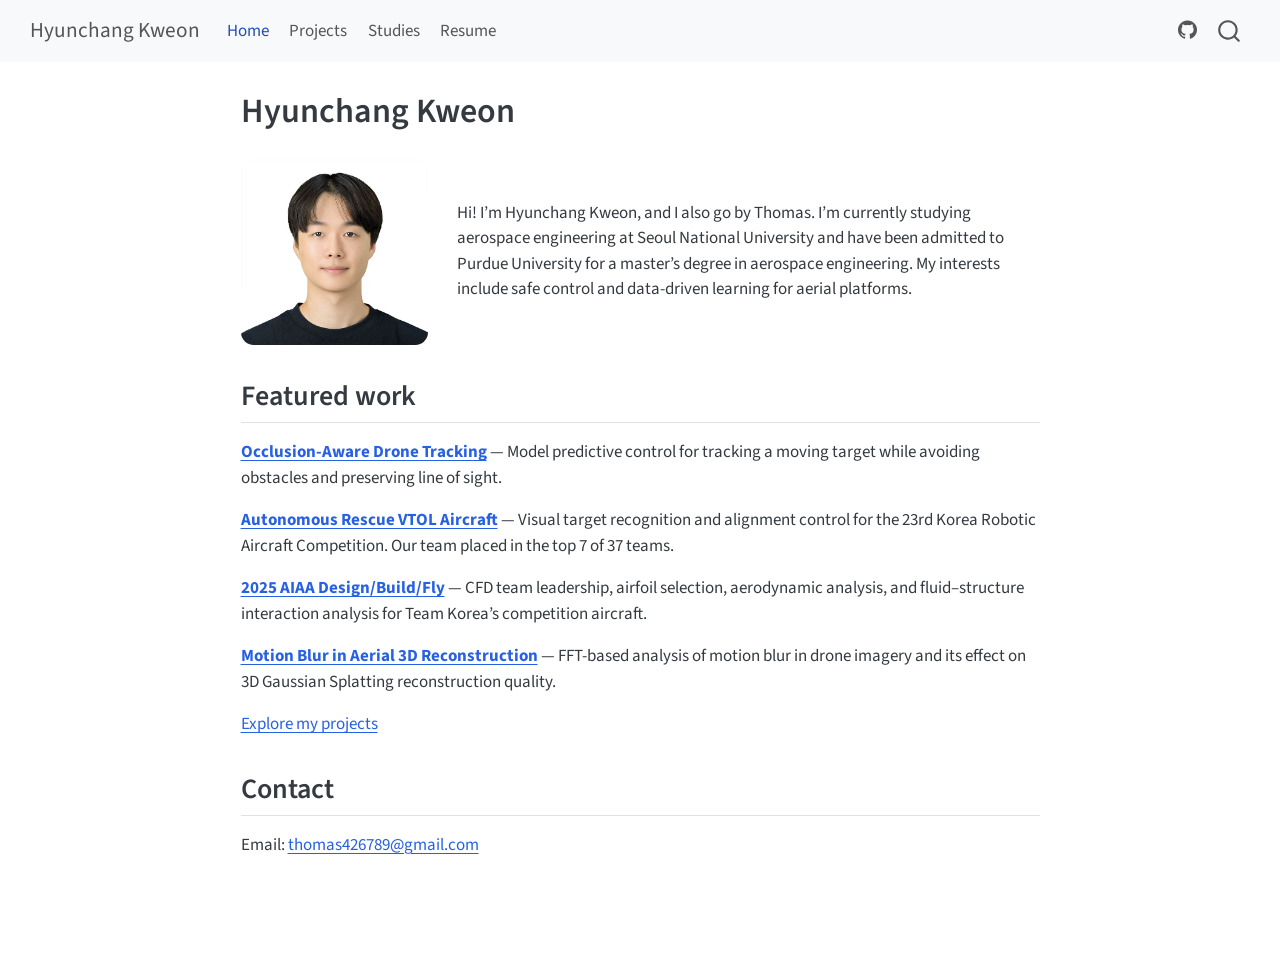
==== commit a4750e8c: "Add CS592 aerial reconstruction project and motion blur analysis" ====
--- a/docs/index.html
+++ b/docs/index.html
@@ -163,6 +163,7 @@
 <p><a href="./projects/occlusion-drone.html"><strong>Occlusion-Aware Drone Tracking</strong></a> — Model predictive control for tracking a moving target while avoiding obstacles and preserving line of sight.</p>
 <p><a href="./projects/robot-aircraft-competition.html"><strong>Autonomous Rescue VTOL Aircraft</strong></a> — Visual target recognition and alignment control for the 23rd Korea Robotic Aircraft Competition. Our team placed in the top 7 of 37 teams.</p>
 <p><a href="./projects/aiaa-dbf-2025.html"><strong>2025 AIAA Design/Build/Fly</strong></a> — CFD team leadership, airfoil selection, aerodynamic analysis, and fluid–structure interaction analysis for Team Korea’s competition aircraft.</p>
+<p><a href="./projects/cs592-aerial-reconstruction.html"><strong>Motion Blur in Aerial 3D Reconstruction</strong></a> — FFT-based analysis of motion blur in drone imagery and its effect on 3D Gaussian Splatting reconstruction quality.</p>
 <p><a href="./projects.html">Explore my projects</a></p>
 </section>
 <section id="contact" class="level2">
